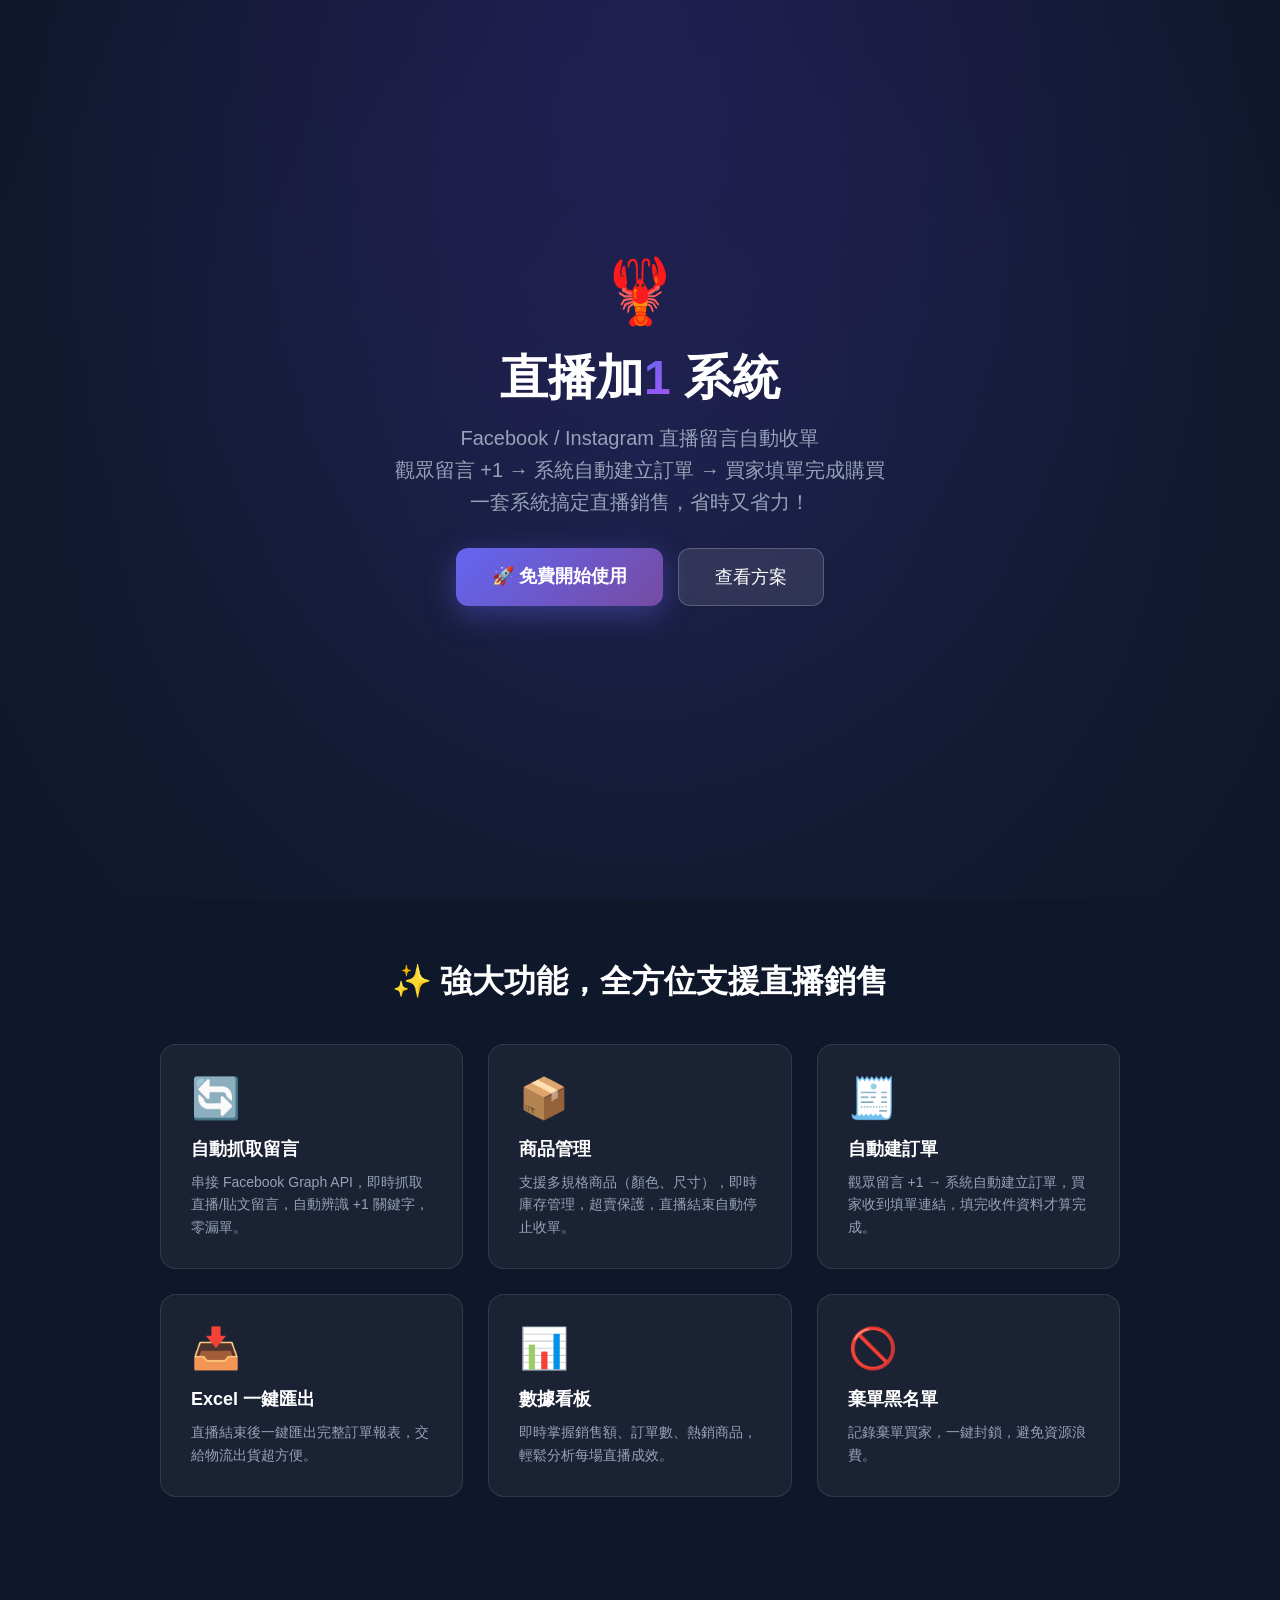
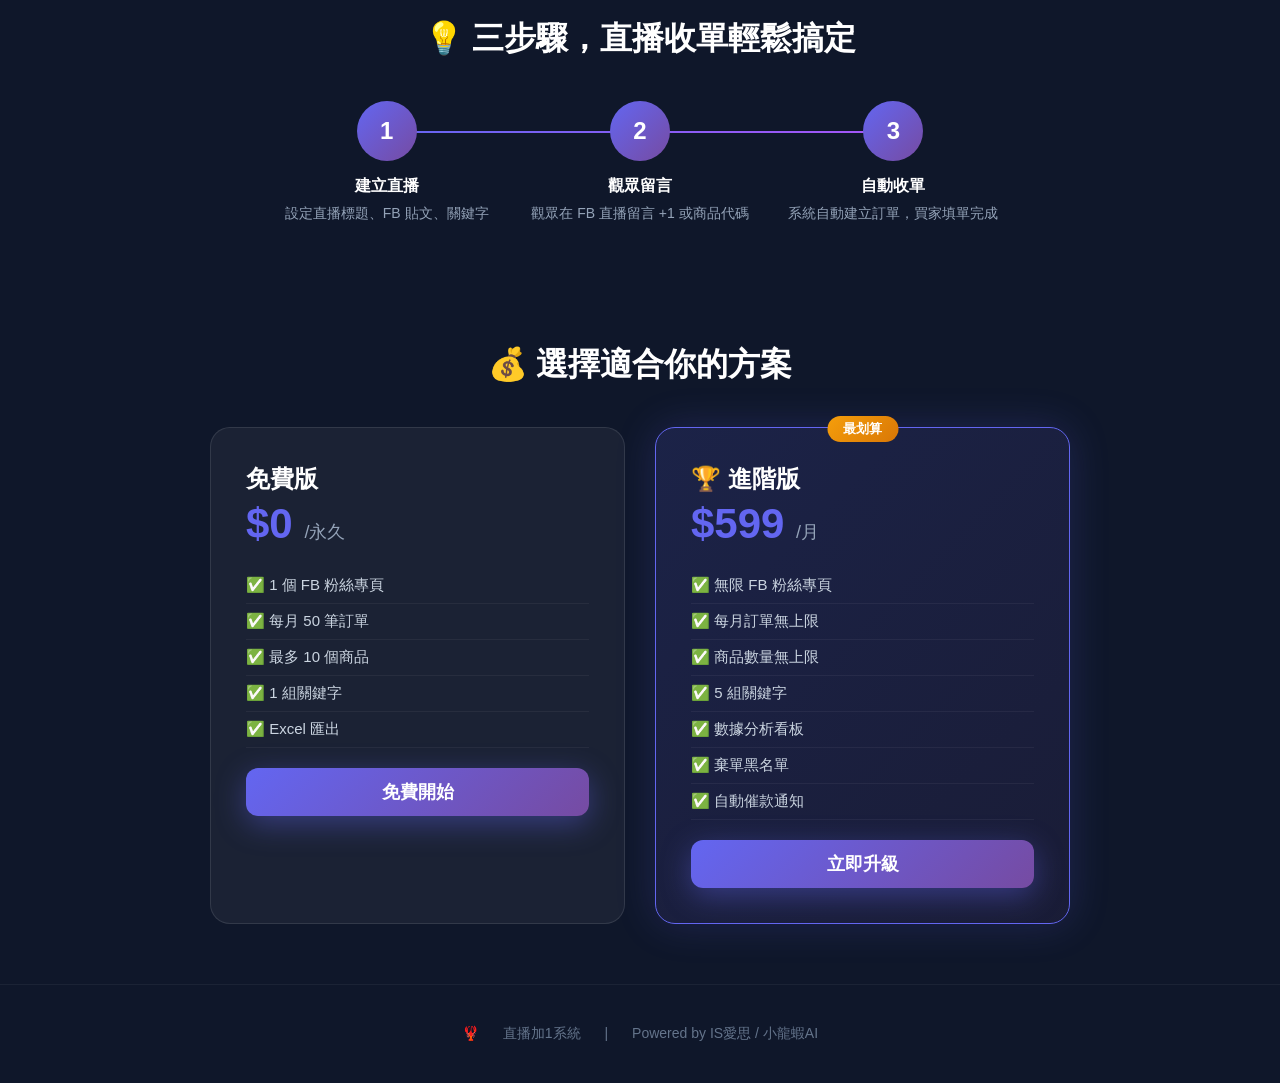
==== frontend/index.html @ b86cf5f1 "直播加1系統 v1.0 - 初始版本" ====
<!DOCTYPE html>
<html lang="zh-TW">
<head>
<meta charset="UTF-8">
<meta name="viewport" content="width=device-width, initial-scale=1.0">
<title>直播加1 - FB/IG 直播留言自動收單系統</title>
<style>
* { box-sizing: border-box; margin: 0; padding: 0; }
body { font-family: 'Segoe UI', 'PingFang TC', sans-serif; background: #0f172a; color: white; overflow-x: hidden; }

.hero {
  min-height: 100vh;
  display: flex;
  flex-direction: column;
  align-items: center;
  justify-content: center;
  text-align: center;
  padding: 40px 20px;
  background: radial-gradient(ellipse at top, #1e1b4b 0%, #0f172a 70%);
  position: relative;
  overflow: hidden;
}

.hero::before {
  content: '';
  position: absolute;
  top: -50%;
  left: -50%;
  width: 200%;
  height: 200%;
  background: radial-gradient(circle, rgba(99,102,241,0.1) 0%, transparent 50%);
  animation: pulse 8s ease-in-out infinite;
}

@keyframes pulse {
  0%, 100% { transform: scale(1); }
  50% { transform: scale(1.1); }
}

.hero-content { position: relative; z-index: 1; max-width: 700px; }

.logo-big { font-size: 64px; margin-bottom: 20px; }

h1 { font-size: 48px; font-weight: bold; margin-bottom: 15px; line-height: 1.2; }
h1 span { background: linear-gradient(135deg, #6366f1, #a855f7); -webkit-background-clip: text; -webkit-text-fill-color: transparent; }

.subtitle { font-size: 20px; color: #94a3b8; margin-bottom: 30px; line-height: 1.6; }

.cta-group { display: flex; gap: 15px; justify-content: center; flex-wrap: wrap; margin-bottom: 40px; }

.btn-main {
  background: linear-gradient(135deg, #6366f1, #764ba2);
  color: white;
  border: none;
  padding: 16px 36px;
  border-radius: 12px;
  font-size: 18px;
  font-weight: bold;
  cursor: pointer;
  text-decoration: none;
  transition: 0.3s;
  box-shadow: 0 8px 30px rgba(99,102,241,0.4);
}

.btn-main:hover { transform: translateY(-2px); box-shadow: 0 12px 40px rgba(99,102,241,0.5); }

.btn-secondary {
  background: rgba(255,255,255,0.1);
  color: white;
  border: 1px solid rgba(255,255,255,0.2);
  padding: 16px 36px;
  border-radius: 12px;
  font-size: 18px;
  cursor: pointer;
  text-decoration: none;
  transition: 0.3s;
}

.btn-secondary:hover { background: rgba(255,255,255,0.15); }

/* 功能展示 */
.features {
  max-width: 1000px;
  margin: 0 auto;
  padding: 60px 20px;
}

.features h2 { font-size: 32px; text-align: center; margin-bottom: 40px; }

.feature-grid {
  display: grid;
  grid-template-columns: repeat(3, 1fr);
  gap: 25px;
}

.feature-card {
  background: rgba(255,255,255,0.05);
  border: 1px solid rgba(255,255,255,0.1);
  border-radius: 16px;
  padding: 30px;
  transition: 0.3s;
}

.feature-card:hover {
  background: rgba(255,255,255,0.08);
  transform: translateY(-4px);
}

.feature-icon { font-size: 40px; margin-bottom: 15px; }
.feature-card h3 { font-size: 18px; margin-bottom: 10px; }
.feature-card p { color: #94a3b8; font-size: 14px; line-height: 1.6; }

/* 方案 */
.pricing {
  max-width: 900px;
  margin: 0 auto;
  padding: 60px 20px;
}

.pricing h2 { font-size: 32px; text-align: center; margin-bottom: 40px; }

.pricing-grid {
  display: grid;
  grid-template-columns: 1fr 1fr;
  gap: 30px;
}

.plan-card {
  background: rgba(255,255,255,0.05);
  border: 1px solid rgba(255,255,255,0.1);
  border-radius: 20px;
  padding: 35px;
}

.plan-card.featured {
  border-color: #6366f1;
  background: linear-gradient(135deg, rgba(99,102,241,0.15), rgba(118,75,162,0.1));
  box-shadow: 0 0 40px rgba(99,102,241,0.2);
  position: relative;
}

.plan-card.featured::before {
  content: '最划算';
  position: absolute;
  top: -12px;
  left: 50%;
  transform: translateX(-50%);
  background: linear-gradient(135deg, #f59e0b, #d97706);
  padding: 4px 16px;
  border-radius: 20px;
  font-size: 13px;
  font-weight: bold;
}

.plan-name { font-size: 24px; font-weight: bold; margin-bottom: 5px; }
.plan-price { font-size: 42px; font-weight: bold; color: #6366f1; margin-bottom: 20px; }
.plan-price span { font-size: 18px; color: #94a3b8; font-weight: normal; }
.plan-features { list-style: none; }
.plan-features li { padding: 8px 0; font-size: 15px; color: #cbd5e1; border-bottom: 1px solid rgba(255,255,255,0.05); }
.plan-features li::before { content: '✅ '; }

/* 流程 */
.how-it-works {
  max-width: 800px;
  margin: 0 auto;
  padding: 60px 20px;
}

.how-it-works h2 { font-size: 32px; text-align: center; margin-bottom: 40px; }

.steps {
  display: flex;
  justify-content: space-between;
  position: relative;
}

.steps::before {
  content: '';
  position: absolute;
  top: 30px;
  left: 15%;
  right: 15%;
  height: 2px;
  background: linear-gradient(90deg, #6366f1, #a855f7);
}

.step {
  text-align: center;
  flex: 1;
  position: relative;
  z-index: 1;
}

.step-num {
  width: 60px; height: 60px;
  background: linear-gradient(135deg, #6366f1, #764ba2);
  border-radius: 50%;
  display: flex;
  align-items: center;
  justify-content: center;
  font-size: 24px;
  font-weight: bold;
  margin: 0 auto 15px;
}

.step h3 { font-size: 16px; margin-bottom: 8px; }
.step p { color: #94a3b8; font-size: 14px; }

/* Footer */
footer {
  text-align: center;
  padding: 40px 20px;
  color: #64748b;
  font-size: 14px;
  border-top: 1px solid rgba(255,255,255,0.05);
}

footer span { margin: 0 10px; }

/* 響應式 */
@media (max-width: 768px) {
  h1 { font-size: 32px; }
  .subtitle { font-size: 16px; }
  .feature-grid { grid-template-columns: 1fr; }
  .pricing-grid { grid-template-columns: 1fr; }
  .steps { flex-direction: column; gap: 30px; }
  .steps::before { display: none; }
}
</style>
</head>
<body>

<section class="hero">
  <div class="hero-content">
    <div class="logo-big">🦞</div>
    <h1>直播加<span>1</span> 系統</h1>
    <p class="subtitle">
      Facebook / Instagram 直播留言自動收單<br>
      觀眾留言 +1 → 系統自動建立訂單 → 買家填單完成購買<br>
      一套系統搞定直播銷售，省時又省力！
    </p>
    <div class="cta-group">
      <a href="dashboard" class="btn-main">🚀 免費開始使用</a>
      <a href="#pricing" class="btn-secondary">查看方案</a>
    </div>
  </div>
</section>

<section class="features">
  <h2>✨ 強大功能，全方位支援直播銷售</h2>
  <div class="feature-grid">
    <div class="feature-card">
      <div class="feature-icon">🔄</div>
      <h3>自動抓取留言</h3>
      <p>串接 Facebook Graph API，即時抓取直播/貼文留言，自動辨識 +1 關鍵字，零漏單。</p>
    </div>
    <div class="feature-card">
      <div class="feature-icon">📦</div>
      <h3>商品管理</h3>
      <p>支援多規格商品（顏色、尺寸），即時庫存管理，超賣保護，直播結束自動停止收單。</p>
    </div>
    <div class="feature-card">
      <div class="feature-icon">🧾</div>
      <h3>自動建訂單</h3>
      <p>觀眾留言 +1 → 系統自動建立訂單，買家收到填單連結，填完收件資料才算完成。</p>
    </div>
    <div class="feature-card">
      <div class="feature-icon">📥</div>
      <h3>Excel 一鍵匯出</h3>
      <p>直播結束後一鍵匯出完整訂單報表，交給物流出貨超方便。</p>
    </div>
    <div class="feature-card">
      <div class="feature-icon">📊</div>
      <h3>數據看板</h3>
      <p>即時掌握銷售額、訂單數、熱銷商品，輕鬆分析每場直播成效。</p>
    </div>
    <div class="feature-card">
      <div class="feature-icon">🚫</div>
      <h3>棄單黑名單</h3>
      <p>記錄棄單買家，一鍵封鎖，避免資源浪費。</p>
    </div>
  </div>
</section>

<section class="how-it-works">
  <h2>💡 三步驟，直播收單輕鬆搞定</h2>
  <div class="steps">
    <div class="step">
      <div class="step-num">1</div>
      <h3>建立直播</h3>
      <p>設定直播標題、FB 貼文、關鍵字</p>
    </div>
    <div class="step">
      <div class="step-num">2</div>
      <h3>觀眾留言</h3>
      <p>觀眾在 FB 直播留言 +1 或商品代碼</p>
    </div>
    <div class="step">
      <div class="step-num">3</div>
      <h3>自動收單</h3>
      <p>系統自動建立訂單，買家填單完成</p>
    </div>
  </div>
</section>

<section class="pricing" id="pricing">
  <h2>💰 選擇適合你的方案</h2>
  <div class="pricing-grid">
    <div class="plan-card">
      <div class="plan-name">免費版</div>
      <div class="plan-price">$0 <span>/永久</span></div>
      <ul class="plan-features">
        <li>1 個 FB 粉絲專頁</li>
        <li>每月 50 筆訂單</li>
        <li>最多 10 個商品</li>
        <li>1 組關鍵字</li>
        <li>Excel 匯出</li>
      </ul>
      <a href="dashboard" class="btn-main" style="display:block;text-align:center;margin-top:20px;padding:12px;">免費開始</a>
    </div>
    <div class="plan-card featured">
      <div class="plan-name">🏆 進階版</div>
      <div class="plan-price">$599 <span>/月</span></div>
      <ul class="plan-features">
        <li>無限 FB 粉絲專頁</li>
        <li>每月訂單無上限</li>
        <li>商品數量無上限</li>
        <li>5 組關鍵字</li>
        <li>數據分析看板</li>
        <li>棄單黑名單</li>
        <li>自動催款通知</li>
      </ul>
      <a href="dashboard" class="btn-main" style="display:block;text-align:center;margin-top:20px;padding:12px;">立即升級</a>
    </div>
  </div>
</section>

<footer>
  <span>🦞</span>
  <span>直播加1系統</span>
  <span>|</span>
  <span>Powered by IS愛思 / 小龍蝦AI</span>
</footer>

</body>
</html>
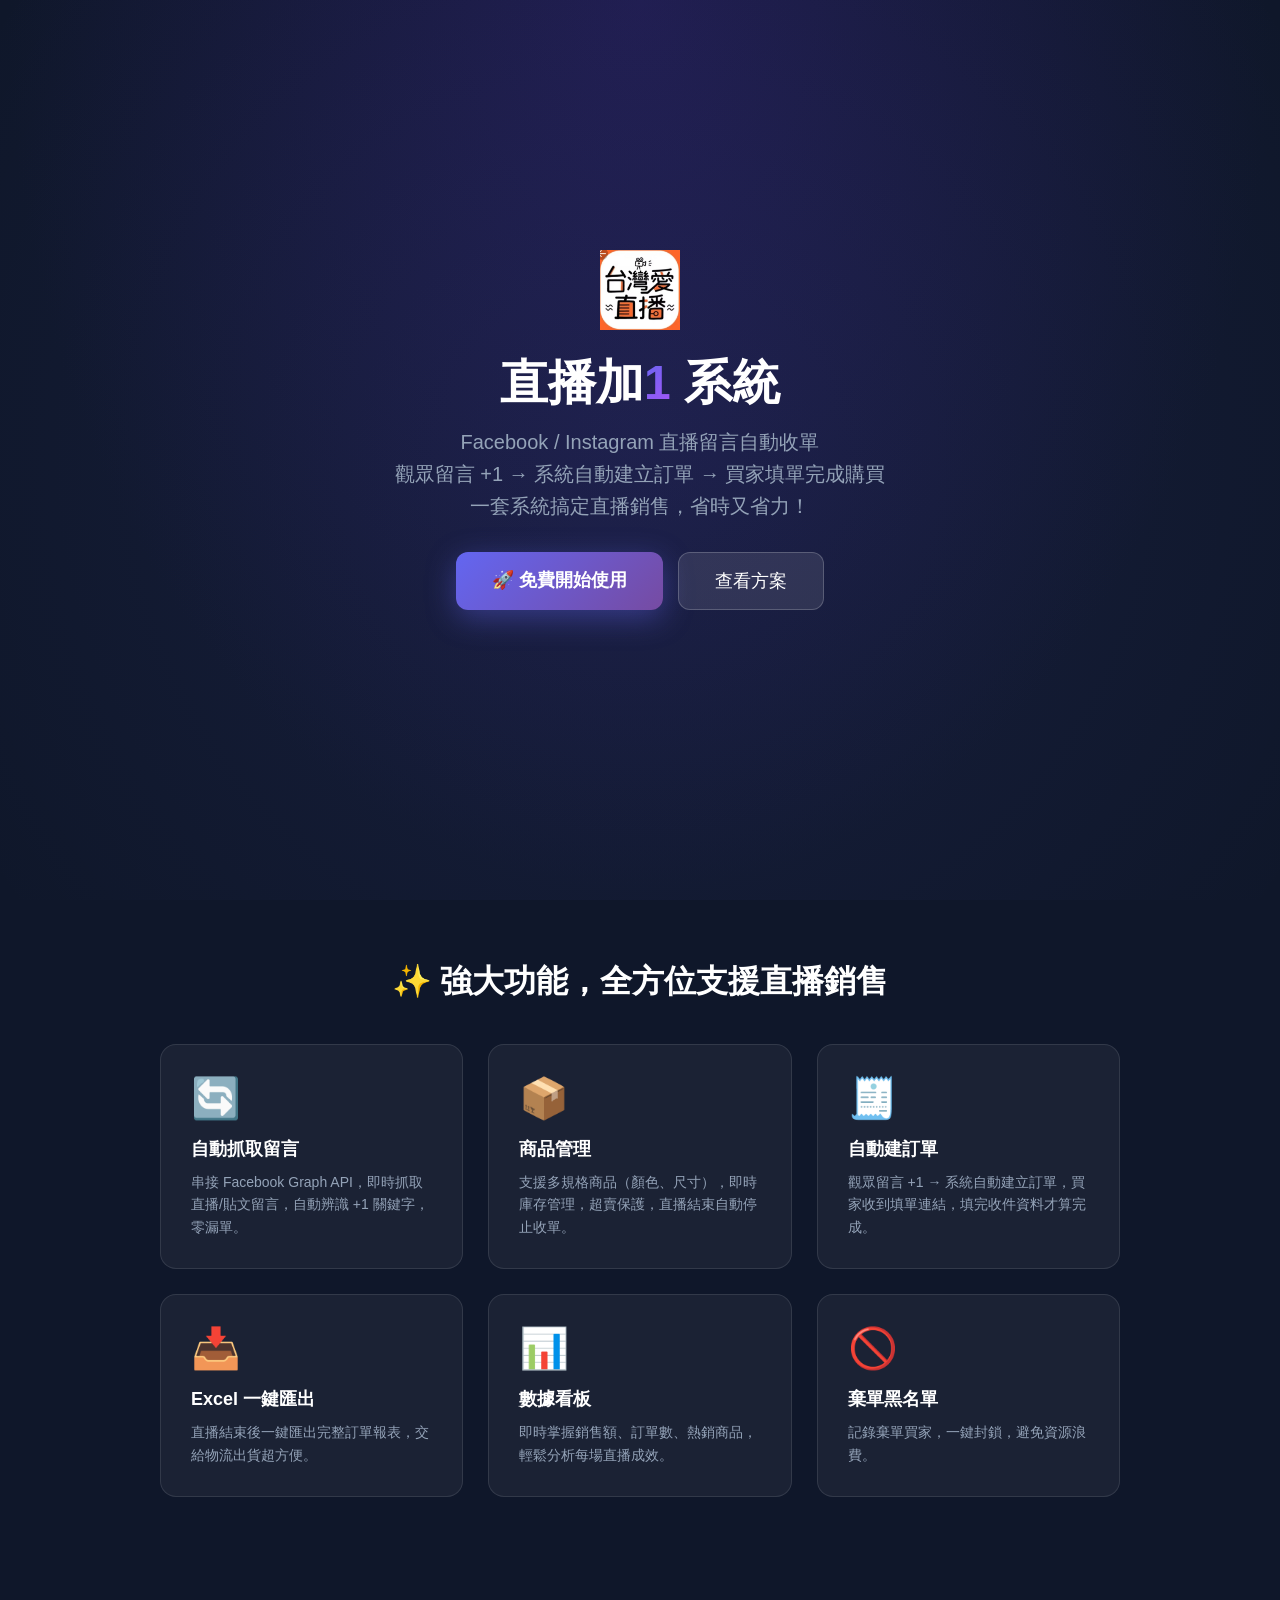
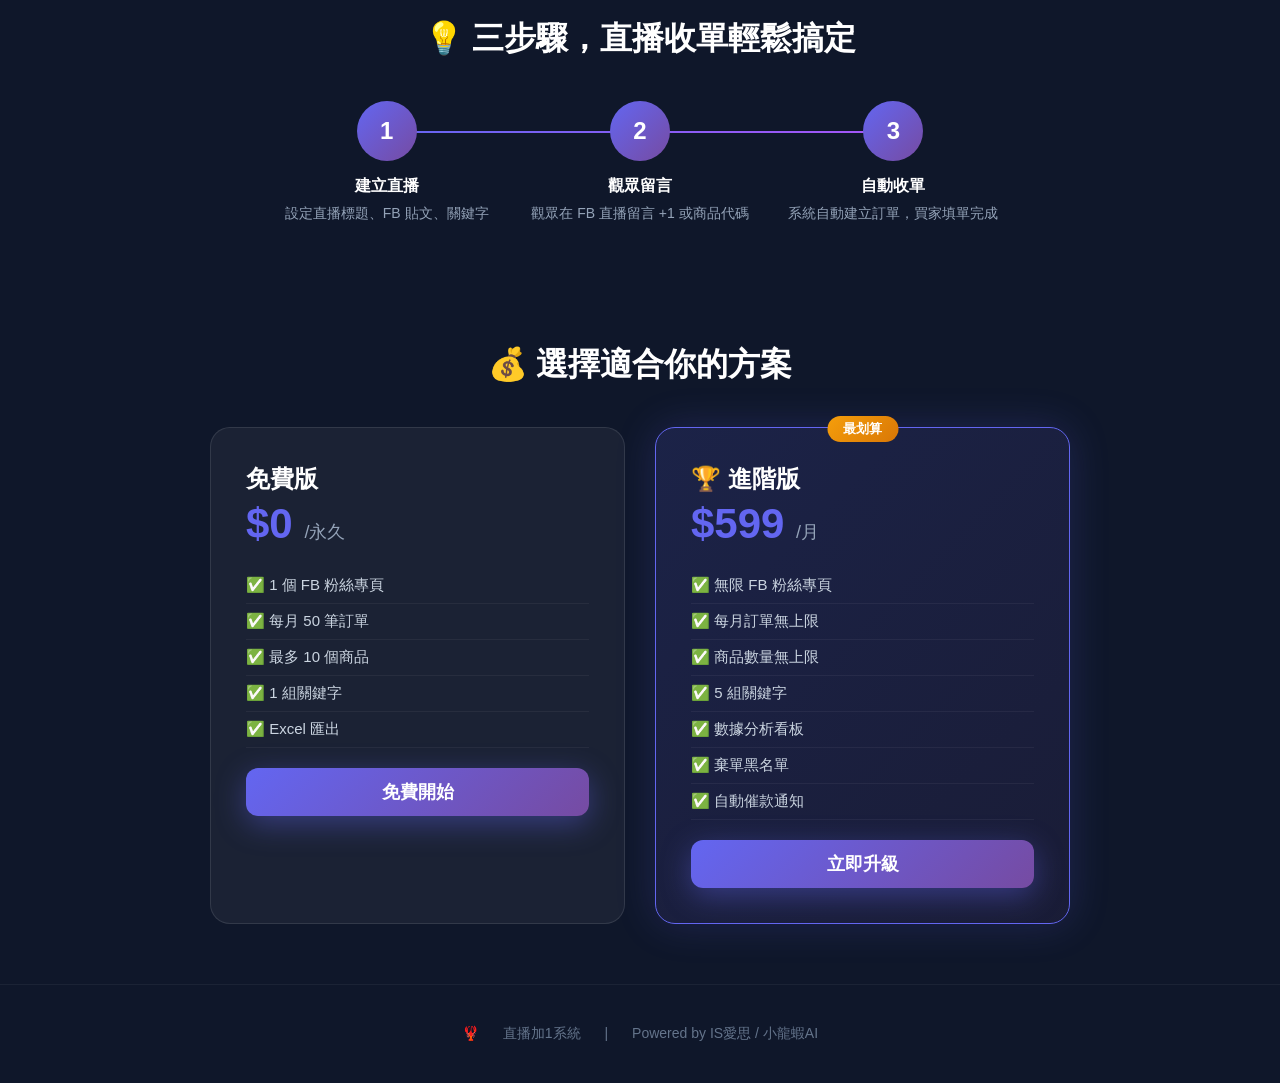
==== commit 707bc485: "新增愛直播品牌Logo" ====
--- a/frontend/index.html
+++ b/frontend/index.html
@@ -39,7 +39,12 @@
 
 .hero-content { position: relative; z-index: 1; max-width: 700px; }
 
-.logo-big { font-size: 64px; margin-bottom: 20px; }
+.logo-img {
+  max-width: 200px;
+  max-height: 80px;
+  margin-bottom: 20px;
+  object-fit: contain;
+}
 
 h1 { font-size: 48px; font-weight: bold; margin-bottom: 15px; line-height: 1.2; }
 h1 span { background: linear-gradient(135deg, #6366f1, #a855f7); -webkit-background-clip: text; -webkit-text-fill-color: transparent; }
@@ -232,7 +237,7 @@
 
 <section class="hero">
   <div class="hero-content">
-    <div class="logo-big">🦞</div>
+    <img src="assets/logo.jpg" alt="愛直播" class="logo-img">
     <h1>直播加<span>1</span> 系統</h1>
     <p class="subtitle">
       Facebook / Instagram 直播留言自動收單<br>
